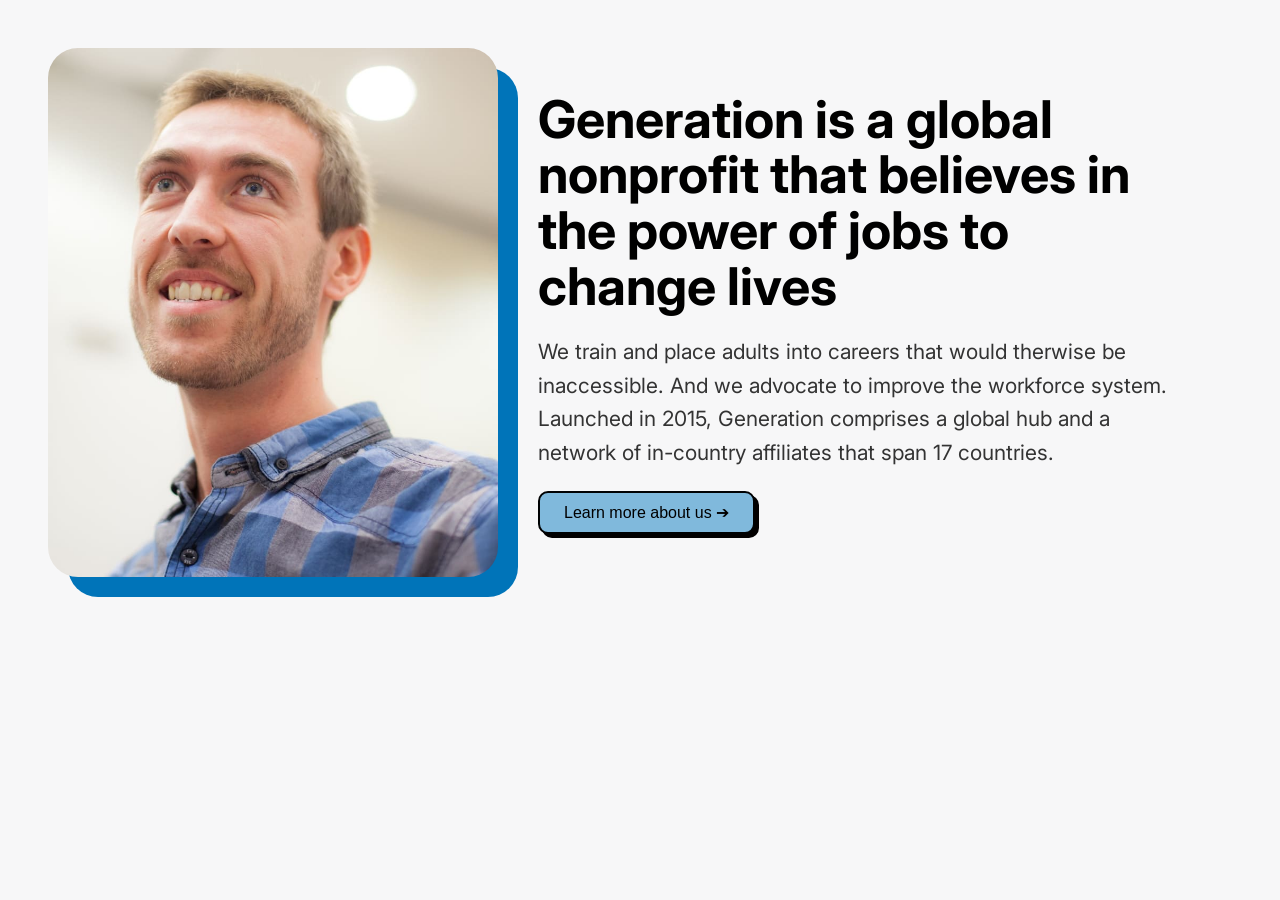
==== hm2/index.html @ a560f38e "update hw" ====
<!DOCTYPE html>
<html lang="en">
<head>
    <meta charset="UTF-8">
    <meta name="viewport" content="width=device-width, initial-scale=1.0">
    <title>Document</title>
    <link href="https://fonts.googleapis.com/css2?family=Inter:wght@400;700&display=swap" rel="stylesheet">
    <link rel="stylesheet" href="style.css">
</head>
<body>
    <div class="container">
        <section class="generation">

            <!--กล่องซ้าย ใส่รูปภาพและปุ่ม-->
            <div class="gen-image-box">
             <img src="ผู้บ่าวยิ้ม.jpg" alt="ผู้ยิ้ม">     
            
            </a>
            </div>

            <!--กล่องขวาใส่ข้อความ-->
            <div class="gen-content">
                <h2 class="hero-content">Generation is a 
                    global nonprofit that believes in the 
                    power of jobs to change lives
                </h2>
                <p>We train and place adults into careers that would
                   therwise be inaccessible. And we advocate to improve 
                   the workforce system. Launched in 2015, 
                   Generation comprises a global hub and a network of in-country affiliates that span 17 countries.
                </p>
                <a href="https://www.generation.org/about-us/"> 
                <button>Learn more about us ➔</button>
            </div>    
        </section>
    </div>
</body>
</html>
---- hm2/style.css ----
/* จัดกล่องแม่ให้แบ่งเป็น 2 ฝั่ง ซ้าย-ขวา */
.generation{
    display: flex;
    align-items: center; /* จัดให้อยู่กึ่งกลางในแนวตั้ง */
    gap: 40px;           /* ระยะห่างระหว่างฝั่งซ้ายกับฝั่งขวา */
    max-width: 1200px;
    margin: 0 auto;
    padding: 40px;
}

body {
    font-family: "Inter", sans-serif;
    background-color: #f7f7f8;
}

/* กำหนดขนาดกล่องฝั่งซ้าย (รูปและปุ่ม) ให้กว้างพอดีๆ ไม่ล้นจอ */
.gen-image-box {
   width: 450px; /* ล็อกขนาดรูปไว้พอดีๆ ไม่ให้ใหญ่เกินไป */
   flex-shrink: 0;
}

/* ทำให้รูปภาพวิ่งเต็มความกว้างของกล่องแม่ที่มันอยู่ (ซึ่งถูกจำกัดไว้ที่ 450px แล้ว) */
.gen-image-box img {
    width: 100%;
    height: auto;
    border-radius: 30px;
    display: block;
    filter: drop-shadow(20px 20px #0074b9);
}

/* กำหนดขนาดกล่องฝั่งขวา (ข้อความ) */
.gen-content {
    flex: 1;             /* แบ่งพื้นที่ฝั่งขวา */
}

.gen-content h2 {
    font-size: 52px; /* ปรับขนาดตัวหนังสือหัวข้อให้ใหญ่สวยเท่าของโค้ช */
    font-weight: bold;
    margin-bottom: 20px;
    text-wrap: pretty;
    
}

.hero-content{
    line-height: 1.07;
    margin: 0 0 2rem;
}

.gen-content p {
    font-size: 21px;
    line-height: 1.6; /* เพิ่มระยะห่างระหว่างบรรทัดให้อ่านง่าย */
    color: #333;
}

.gen-content button{
    filter: drop-shadow(4px 4px #020000);
    border: 2px solid #000203;
    background-color: #80b9dc;
    border-radius: 10px;
    align-items: center;
    display: inline-flex;
    padding: 10px 24px;
    font-size: 16px;
}

.gen-content button:hover {
    background-color: #68a4d4;
}
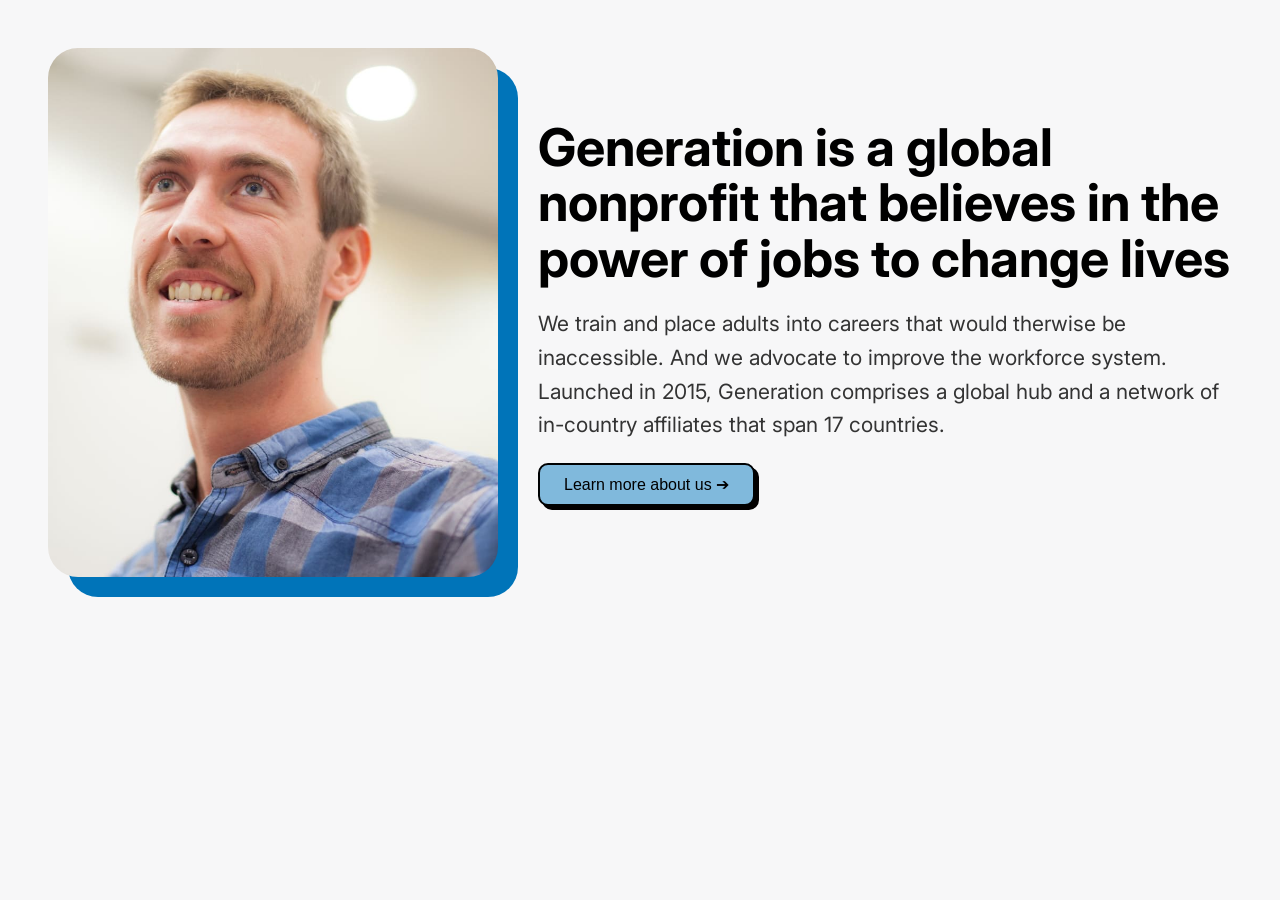
==== commit 1a278d28: "hw2" ====
--- a/hm2/index.html
+++ b/hm2/index.html
@@ -29,7 +29,7 @@
                    the workforce system. Launched in 2015, 
                    Generation comprises a global hub and a network of in-country affiliates that span 17 countries.
                 </p>
-                <a href="https://www.generation.org/about-us/"> 
+                <a href="https://www.generation.org/about-us/"></a>
                 <button>Learn more about us ➔</button>
             </div>    
         </section>
--- a/hm2/style.css
+++ b/hm2/style.css
@@ -13,7 +13,7 @@
     background-color: #f7f7f8;
 }
 
-/* กำหนดขนาดกล่องฝั่งซ้าย (รูปและปุ่ม) ให้กว้างพอดีๆ ไม่ล้นจอ */
+/* กำหนดขนาดกล่องฝั่งซ้าย (รูป) ให้กว้างพอดีๆ ไม่ล้นจอ */
 .gen-image-box {
    width: 450px; /* ล็อกขนาดรูปไว้พอดีๆ ไม่ให้ใหญ่เกินไป */
    flex-shrink: 0;
@@ -28,7 +28,7 @@
     filter: drop-shadow(20px 20px #0074b9);
 }
 
-/* กำหนดขนาดกล่องฝั่งขวา (ข้อความ) */
+/* กำหนดขนาดกล่องฝั่งขวา (ข้อความและปุ่ม) */
 .gen-content {
     flex: 1;             /* แบ่งพื้นที่ฝั่งขวา */
 }
